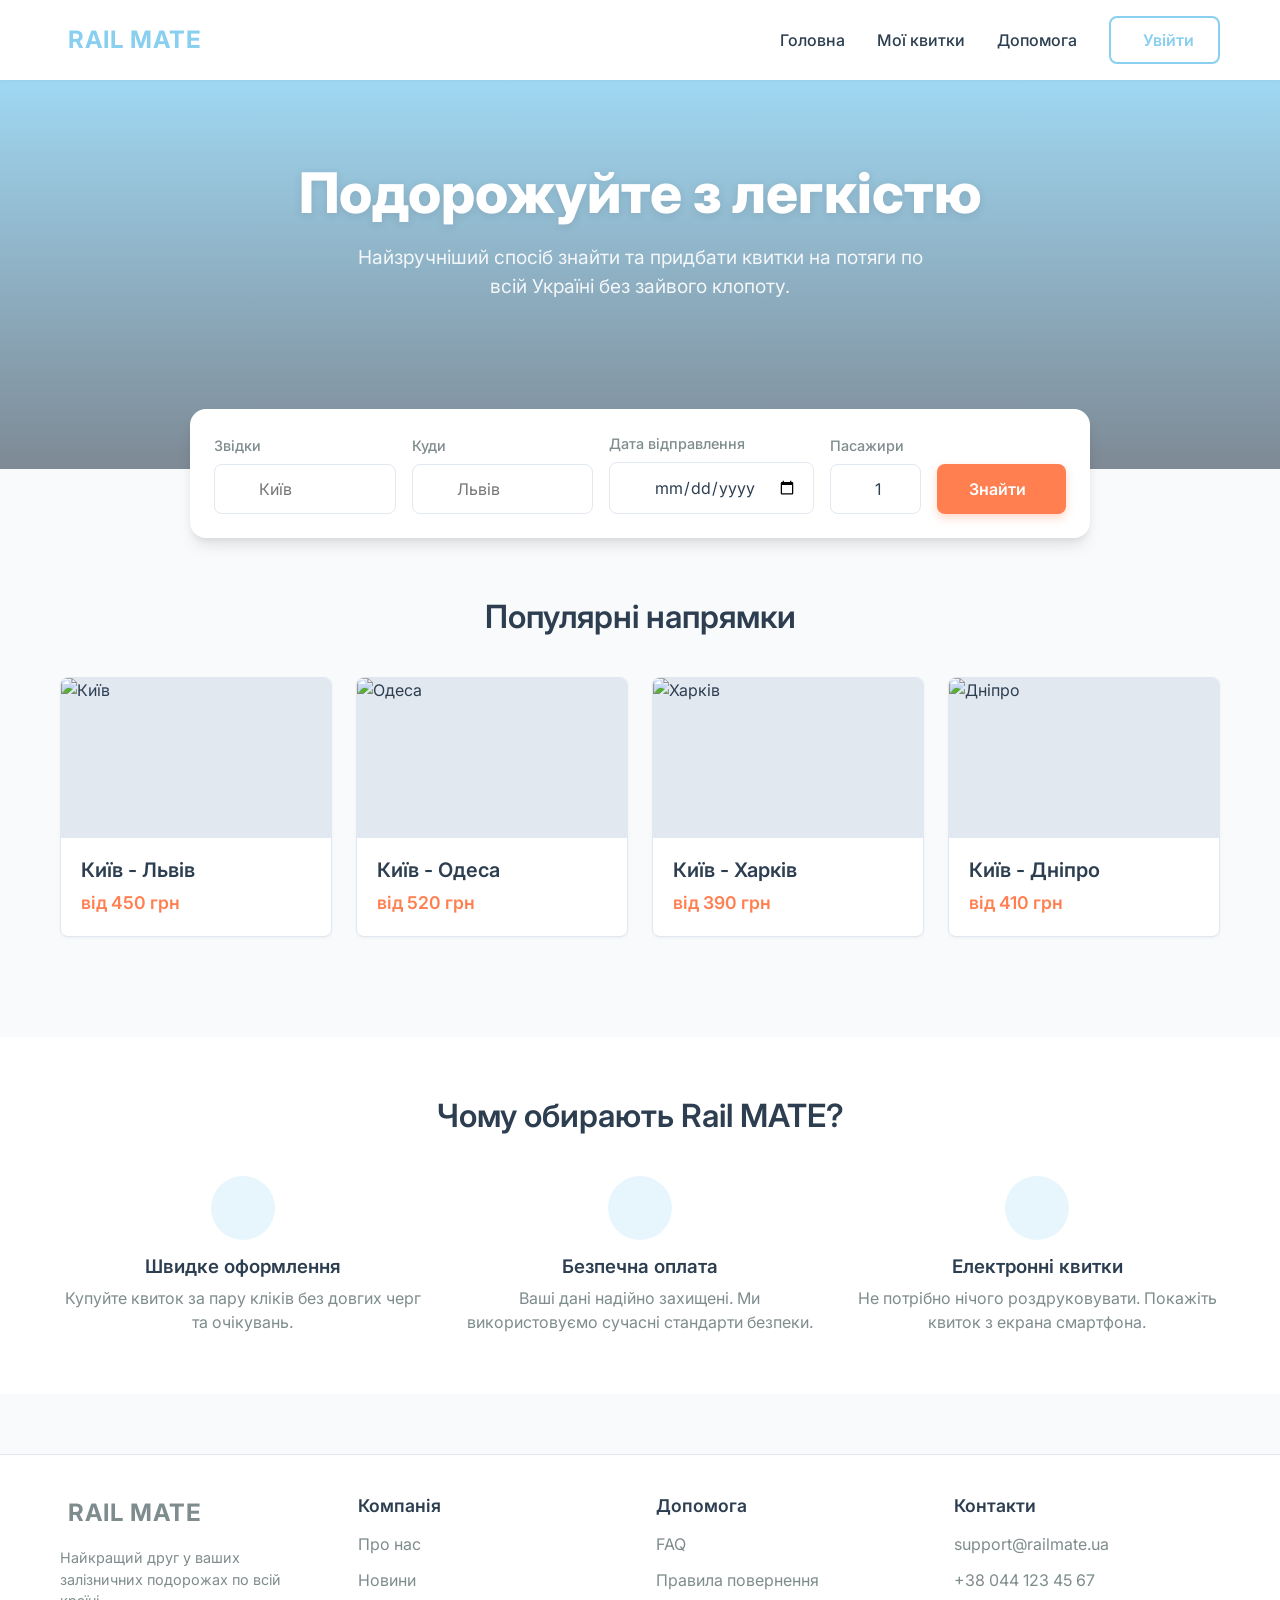
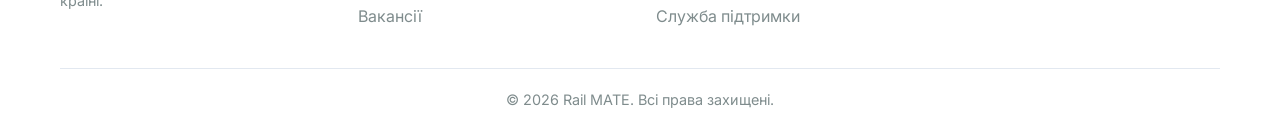
==== index.html @ 749bdc09 "Початковий дизайн та верстка основних сторінок" ====
<!DOCTYPE html>
<html lang="uk">
<head>
  <meta charset="UTF-8">
  <meta name="viewport" content="width=device-width, initial-scale=1.0">
  <title>Rail MATE - Квитки на потяг легко та швидко</title>
  <meta name="description" content="Зручний сервіс купівлі квитків на потяги Укрзалізниці. Швидкий пошук, безпечна оплата, легкий інтерфейс.">
  
  <!-- Шрифти -->
  <link rel="preconnect" href="https://fonts.googleapis.com">
  <link rel="preconnect" href="https://fonts.gstatic.com" crossorigin>
  <link href="https://fonts.googleapis.com/css2?family=Inter:wght@400;500;600;700;800&display=swap" rel="stylesheet">
  
  <!-- Іконки (Phosphor Icons) -->
  <script src="https://unpkg.com/@phosphor-icons/web"></script>
  
  <!-- Стилі -->
  <link rel="stylesheet" href="css/variables.css">
  <link rel="stylesheet" href="css/global.css">
  <link rel="stylesheet" href="css/layout.css">
  <link rel="stylesheet" href="css/components.css">

  <style>
    /* Специфічні стилі для головної сторінки */
    .hero {
      background: linear-gradient(rgba(137, 207, 240, 0.8), rgba(44, 62, 80, 0.6)), url('https://images.unsplash.com/photo-1515511856280-7b23f68d2996?q=80&w=2074&auto=format&fit=crop') center/cover no-repeat;
    }
    
    .popular-routes {
      display: grid;
      grid-template-columns: repeat(4, 1fr);
      gap: 24px;
      margin-top: 40px;
    }

    .features {
      display: grid;
      grid-template-columns: repeat(3, 1fr);
      gap: 32px;
      margin-top: 40px;
      text-align: center;
    }

    .feature-icon {
      width: 64px;
      height: 64px;
      background-color: rgba(137, 207, 240, 0.2);
      color: var(--color-primary-blue);
      border-radius: 50%;
      display: flex;
      align-items: center;
      justify-content: center;
      font-size: 32px;
      margin: 0 auto 16px;
    }
  </style>
</head>
<body>
  <div class="page-wrapper">
    <!-- Шапка -->
    <header class="header">
      <div class="container">
        <a href="index.html" class="header__logo">
          <i class="ph-fill ph-train"></i>
          Rail MATE
        </a>
        <nav class="header__nav">
          <a href="index.html" class="header__nav-link">Головна</a>
          <a href="#" class="header__nav-link">Мої квитки</a>
          <a href="#" class="header__nav-link">Допомога</a>
          <button class="btn btn--outline">
            <i class="ph ph-user"></i> Увійти
          </button>
        </nav>
      </div>
    </header>

    <!-- Основний контент -->
    <main>
      <!-- Геро-секція -->
      <section class="hero">
        <div class="container hero__content">
          <h1 class="hero__title">Подорожуйте з легкістю</h1>
          <p class="hero__subtitle">Найзручніший спосіб знайти та придбати квитки на потяги по всій Україні без зайвого клопоту.</p>
        </div>
      </section>

      <!-- Віджет пошуку -->
      <div class="search-widget">
        <div class="form-group">
          <label class="form-label">Звідки</label>
          <i class="ph ph-map-pin form-icon"></i>
          <input type="text" class="form-control" placeholder="Київ">
        </div>
        <div class="form-group">
          <label class="form-label">Куди</label>
          <i class="ph ph-map-trifold form-icon"></i>
          <input type="text" class="form-control" placeholder="Львів">
        </div>
        <div class="form-group">
          <label class="form-label">Дата відправлення</label>
          <i class="ph ph-calendar-blank form-icon"></i>
          <input type="date" class="form-control">
        </div>
        <div class="form-group" style="flex: 0.5;">
          <label class="form-label">Пасажири</label>
          <i class="ph ph-users form-icon"></i>
          <select class="form-control" style="padding-left: 44px; appearance: none;">
            <option>1</option>
            <option>2</option>
            <option>3</option>
            <option>4+</option>
          </select>
        </div>
        <a href="search-results.html" class="btn btn--primary" style="padding: 14px 32px; height: 50px;">
          Знайти
          <i class="ph ph-magnifying-glass"></i>
        </a>
      </div>

      <!-- Популярні напрямки -->
      <section class="section">
        <div class="container">
          <h2 class="section__title">Популярні напрямки</h2>
          <div class="popular-routes">
            <div class="card route-card">
              <img src="https://images.unsplash.com/photo-1565008447742-97f6f38c985c?w=500&auto=format&fit=crop" alt="Київ" class="route-card__img">
              <div class="route-card__body">
                <h3 class="route-card__title">Київ - Львів</h3>
                <p class="route-card__price">від 450 грн</p>
              </div>
            </div>
            <div class="card route-card">
              <img src="https://images.unsplash.com/photo-1629806456093-61ce40cb2ce2?w=500&auto=format&fit=crop" alt="Одеса" class="route-card__img">
              <div class="route-card__body">
                <h3 class="route-card__title">Київ - Одеса</h3>
                <p class="route-card__price">від 520 грн</p>
              </div>
            </div>
            <div class="card route-card">
              <img src="https://images.unsplash.com/photo-1658421379477-8d01150c26b8?w=500&auto=format&fit=crop" alt="Харків" class="route-card__img">
              <div class="route-card__body">
                <h3 class="route-card__title">Київ - Харків</h3>
                <p class="route-card__price">від 390 грн</p>
              </div>
            </div>
            <div class="card route-card">
              <img src="https://images.unsplash.com/photo-1549448869-2f228b3a0df4?w=500&auto=format&fit=crop" alt="Дніпро" class="route-card__img">
              <div class="route-card__body">
                <h3 class="route-card__title">Київ - Дніпро</h3>
                <p class="route-card__price">від 410 грн</p>
              </div>
            </div>
          </div>
        </div>
      </section>

      <!-- Переваги -->
      <section class="section" style="background-color: var(--color-primary-white); margin-top: 40px;">
        <div class="container">
          <h2 class="section__title">Чому обирають Rail MATE?</h2>
          <div class="features">
            <div>
              <div class="feature-icon">
                <i class="ph ph-lightning"></i>
              </div>
              <h3>Швидке оформлення</h3>
              <p style="color: var(--color-text-muted); margin-top: 8px;">Купуйте квиток за пару кліків без довгих черг та очікувань.</p>
            </div>
            <div>
              <div class="feature-icon">
                <i class="ph ph-shield-check"></i>
              </div>
              <h3>Безпечна оплата</h3>
              <p style="color: var(--color-text-muted); margin-top: 8px;">Ваші дані надійно захищені. Ми використовуємо сучасні стандарти безпеки.</p>
            </div>
            <div>
              <div class="feature-icon">
                <i class="ph ph-ticket"></i>
              </div>
              <h3>Електронні квитки</h3>
              <p style="color: var(--color-text-muted); margin-top: 8px;">Не потрібно нічого роздруковувати. Покажіть квиток з екрана смартфона.</p>
            </div>
          </div>
        </div>
      </section>
    </main>

    <!-- Підвал -->
    <footer class="footer">
      <div class="container">
        <div class="footer__grid">
          <div class="footer__col">
            <a href="index.html" class="header__logo" style="margin-bottom: 16px;">
              <i class="ph-fill ph-train"></i>
              Rail MATE
            </a>
            <p style="color: var(--color-text-muted); font-size: 0.9rem;">Найкращий друг у ваших залізничних подорожах по всій країні.</p>
          </div>
          <div class="footer__col">
            <h4>Компанія</h4>
            <ul>
              <li><a href="#">Про нас</a></li>
              <li><a href="#">Новини</a></li>
              <li><a href="#">Вакансії</a></li>
            </ul>
          </div>
          <div class="footer__col">
            <h4>Допомога</h4>
            <ul>
              <li><a href="#">FAQ</a></li>
              <li><a href="#">Правила повернення</a></li>
              <li><a href="#">Служба підтримки</a></li>
            </ul>
          </div>
          <div class="footer__col">
            <h4>Контакти</h4>
            <ul>
              <li><a href="mailto:support@railmate.ua"><i class="ph ph-envelope-simple"></i> support@railmate.ua</a></li>
              <li><a href="tel:+380441234567"><i class="ph ph-phone"></i> +38 044 123 45 67</a></li>
            </ul>
          </div>
        </div>
        <div class="footer__bottom">
          &copy; 2026 Rail MATE. Всі права захищені.
        </div>
      </div>
    </footer>
  </div>
</body>
</html>
---- css/variables.css ----
:root {
  /* Колірна палітра згідно з вимогами */
  --color-primary-blue: #89CFF0; /* М'який блакитний */
  --color-primary-white: #FFFFFF; /* Чистий білий */
  --color-accent-orange: #FF7F50; /* Теплий помаранчевий */
  
  /* Додаткові кольори для тексту та фонів */
  --color-text-main: #2C3E50; /* Темний синьо-сірий для основного тексту */
  --color-text-muted: #7F8C8D; /* Приглушений сірий для додаткового тексту */
  --color-bg-light: #F8FAFC; /* Дуже світлий блакитнувато-сірий фон для контрасту з білим */
  --color-border: #E2E8F0; /* Колір для легких рамок */

  --color-accent-orange-hover: #ff6a33; /* Трохи темніший помаранчевий для hover ефектів */

  /* Шрифти */
  --font-main: 'Inter', sans-serif;

  /* Тіні */
  --shadow-sm: 0 1px 3px rgba(0,0,0,0.05);
  --shadow-md: 0 4px 6px -1px rgba(0,0,0,0.1), 0 2px 4px -1px rgba(0,0,0,0.06);
  --shadow-lg: 0 10px 15px -3px rgba(0,0,0,0.1), 0 4px 6px -2px rgba(0,0,0,0.05);
  
  /* Скруглення */
  --radius-sm: 4px;
  --radius-md: 8px;
  --radius-lg: 16px;
  --radius-xl: 24px;
  
  /* Переходи */
  --transition-fast: 0.15s ease-in-out;
  --transition-normal: 0.3s ease;
}
---- css/global.css ----
/* Скидання базових стилів */
*, *::before, *::after {
  box-sizing: border-box;
  margin: 0;
  padding: 0;
}

html, body {
  height: 100%;
}

body {
  font-family: var(--font-main);
  background-color: var(--color-bg-light);
  color: var(--color-text-main);
  line-height: 1.5;
  -webkit-font-smoothing: antialiased;
  -moz-osx-font-smoothing: grayscale;
}

a {
  color: inherit;
  text-decoration: none;
}

ul, ol {
  list-style: none;
}

img {
  max-width: 100%;
  display: block;
}

button, input, select, textarea {
  font-family: inherit;
  border: none;
  background: none;
}

button {
  cursor: pointer;
}

h1, h2, h3, h4, h5, h6 {
  font-weight: 600;
  line-height: 1.2;
  color: var(--color-text-main);
}
---- css/layout.css ----
/* Контейнер */
.container {
  width: 100%;
  max-width: 1200px;
  margin: 0 auto;
  padding: 0 20px; /* Поки що фіксовані відступи для десктопу, адаптацію зробимо пізніше */
}

/* Макет сторінки */
.page-wrapper {
  display: flex;
  flex-direction: column;
  min-height: 100vh;
}

main {
  flex: 1; /* Основний контент розтягується, притискаючи підвал вниз */
}

/* Шапка (Header) */
.header {
  background-color: var(--color-primary-white);
  box-shadow: var(--shadow-sm);
  position: sticky;
  top: 0;
  z-index: 100;
  padding: 16px 0;
}

.header .container {
  display: flex;
  align-items: center;
  justify-content: space-between;
}

.header__logo {
  display: flex;
  align-items: center;
  gap: 8px;
  font-size: 1.5rem;
  font-weight: 700;
  color: var(--color-primary-blue);
  text-transform: uppercase;
  letter-spacing: 1px;
}

.header__logo i {
  font-size: 2rem;
  color: var(--color-accent-orange);
}

.header__nav {
  display: flex;
  gap: 32px;
  align-items: center;
}

.header__nav-link {
  font-weight: 500;
  color: var(--color-text-main);
  transition: color var(--transition-fast);
  position: relative;
}

.header__nav-link:hover {
  color: var(--color-primary-blue);
}

/* Підвал (Footer) */
.footer {
  background-color: var(--color-primary-white);
  padding: 40px 0 20px;
  border-top: 1px solid var(--color-border);
  margin-top: 60px;
}

.footer__grid {
  display: grid;
  grid-template-columns: repeat(4, 1fr);
  gap: 32px;
  margin-bottom: 40px;
}

.footer__col h4 {
  margin-bottom: 16px;
  font-size: 1.1rem;
}

.footer__col ul {
  display: flex;
  flex-direction: column;
  gap: 12px;
}

.footer__col a {
  color: var(--color-text-muted);
  transition: color var(--transition-fast);
}

.footer__col a:hover {
  color: var(--color-primary-blue);
}

.footer__bottom {
  text-align: center;
  padding-top: 20px;
  border-top: 1px solid var(--color-border);
  color: var(--color-text-muted);
  font-size: 0.9rem;
}

/* Hero Section Layout */
.hero {
  position: relative;
  background: linear-gradient(135deg, #f0f8ff 0%, var(--color-primary-blue) 100%);
  padding: 80px 0 120px;
  text-align: center;
  overflow: hidden;
}

.hero__content {
  position: relative;
  z-index: 2;
}

.hero__title {
  font-size: 3.5rem;
  font-weight: 800;
  color: var(--color-primary-white);
  margin-bottom: 16px;
  text-shadow: 0 2px 10px rgba(0,0,0,0.1);
}

.hero__subtitle {
  font-size: 1.2rem;
  color: var(--color-primary-white);
  opacity: 0.9;
  max-width: 600px;
  margin: 0 auto 48px;
}

/* Section Layout */
.section {
  padding: 60px 0;
}

.section__title {
  font-size: 2rem;
  margin-bottom: 32px;
  text-align: center;
}
---- css/components.css ----
/* Кнопки */
.btn {
  display: inline-flex;
  align-items: center;
  justify-content: center;
  gap: 8px;
  padding: 12px 24px;
  border-radius: var(--radius-md);
  font-weight: 600;
  font-size: 1rem;
  transition: all var(--transition-normal);
  text-align: center;
}

.btn--primary {
  background-color: var(--color-accent-orange);
  color: var(--color-primary-white);
  box-shadow: 0 4px 10px rgba(255, 127, 80, 0.3);
}

.btn--primary:hover {
  background-color: var(--color-accent-orange-hover);
  box-shadow: 0 6px 14px rgba(255, 127, 80, 0.4);
  transform: translateY(-2px);
}

.btn--secondary {
  background-color: var(--color-primary-blue);
  color: var(--color-primary-white);
}

.btn--secondary:hover {
  background-color: #72B8D9;
  transform: translateY(-2px);
}

.btn--outline {
  border: 2px solid var(--color-primary-blue);
  color: var(--color-primary-blue);
  background-color: transparent;
}

.btn--outline:hover {
  background-color: var(--color-primary-blue);
  color: var(--color-primary-white);
}

.btn--block {
  width: 100%;
}

/* Форми та Інпути */
.form-group {
  display: flex;
  flex-direction: column;
  gap: 8px;
  position: relative;
}

.form-label {
  font-size: 0.9rem;
  font-weight: 500;
  color: var(--color-text-muted);
}

.form-control {
  width: 100%;
  padding: 14px 16px;
  padding-left: 44px; /* місце для іконки */
  border: 1px solid var(--color-border);
  border-radius: var(--radius-md);
  font-size: 1rem;
  color: var(--color-text-main);
  background-color: var(--color-primary-white);
  transition: border-color var(--transition-fast), box-shadow var(--transition-fast);
}

.form-control:focus {
  outline: none;
  border-color: var(--color-primary-blue);
  box-shadow: 0 0 0 3px rgba(137, 207, 240, 0.2);
}

.form-icon {
  position: absolute;
  left: 14px;
  bottom: 14px; /* вирівнювання по центру інпута, якщо лейбл зверху, або calc() */
  color: var(--color-text-muted);
  font-size: 1.2rem;
  pointer-events: none;
}

/* Віджет пошуку (Search Widget) */
.search-widget {
  background-color: var(--color-primary-white);
  padding: 24px;
  border-radius: var(--radius-lg);
  box-shadow: var(--shadow-lg);
  max-width: 900px;
  margin: -60px auto 0; /* Витягуємо на Hero секцію */
  position: relative;
  z-index: 10;
  display: flex;
  gap: 16px;
  align-items: flex-end;
}

.search-widget .form-group {
  flex: 1;
}

.search-widget .form-icon {
  bottom: 15px; /* Корегування для пошукового віджета */
}

/* Картки (Cards) */
.card {
  background-color: var(--color-primary-white);
  border-radius: var(--radius-md);
  box-shadow: var(--shadow-sm);
  overflow: hidden;
  transition: transform var(--transition-normal), box-shadow var(--transition-normal);
  border: 1px solid var(--color-border);
}

.card:hover {
  transform: translateY(-4px);
  box-shadow: var(--shadow-md);
}

/* Картка напрямку (Route Card) */
.route-card {
  display: flex;
  flex-direction: column;
}

.route-card__img {
  height: 160px;
  width: 100%;
  object-fit: cover;
  background-color: var(--color-border); /* placeholder */
}

.route-card__body {
  padding: 20px;
}

.route-card__title {
  font-size: 1.25rem;
  margin-bottom: 8px;
}

.route-card__price {
  font-weight: 600;
  color: var(--color-accent-orange);
  font-size: 1.1rem;
}

/* Картка потяга (Train Card) */
.train-card {
  display: flex;
  flex-direction: column;
  padding: 24px;
  margin-bottom: 16px;
}

.train-card__header {
  display: flex;
  justify-content: space-between;
  align-items: center;
  margin-bottom: 24px;
  padding-bottom: 16px;
  border-bottom: 1px dashed var(--color-border);
}

.train-card__route-info {
  display: flex;
  align-items: center;
  gap: 40px;
}

.time-block {
  text-align: center;
}

.time-block__time {
  font-size: 1.75rem;
  font-weight: 700;
  color: var(--color-text-main);
}

.time-block__city {
  font-size: 1rem;
  font-weight: 500;
}

.time-block__date {
  font-size: 0.85rem;
  color: var(--color-text-muted);
}

.duration-block {
  display: flex;
  flex-direction: column;
  align-items: center;
  color: var(--color-text-muted);
  font-size: 0.9rem;
  position: relative;
  width: 150px;
}

.duration-block::before {
  content: '';
  position: absolute;
  top: 50%;
  left: 0;
  right: 0;
  height: 2px;
  background-color: var(--color-border);
  z-index: 1;
}

.duration-block span {
  background-color: var(--color-primary-white);
  padding: 0 10px;
  position: relative;
  z-index: 2;
}

.train-card__classes {
  display: grid;
  grid-template-columns: repeat(3, 1fr);
  gap: 16px;
}

.train-class {
  border: 1px solid var(--color-border);
  border-radius: var(--radius-sm);
  padding: 16px;
  display: flex;
  flex-direction: column;
  gap: 8px;
}

.train-class__name {
  font-weight: 600;
  font-size: 1.1rem;
}

.train-class__seats {
  color: var(--color-text-muted);
  font-size: 0.9rem;
}

.train-class__price {
  font-size: 1.25rem;
  font-weight: 700;
  color: var(--color-text-main);
  margin-bottom: 8px;
}

/* Бейджі */
.badge {
  display: inline-block;
  padding: 4px 8px;
  border-radius: var(--radius-xl);
  font-size: 0.75rem;
  font-weight: 600;
  text-transform: uppercase;
}

.badge--intercity {
  background-color: rgba(137, 207, 240, 0.2);
  color: #2980b9;
}
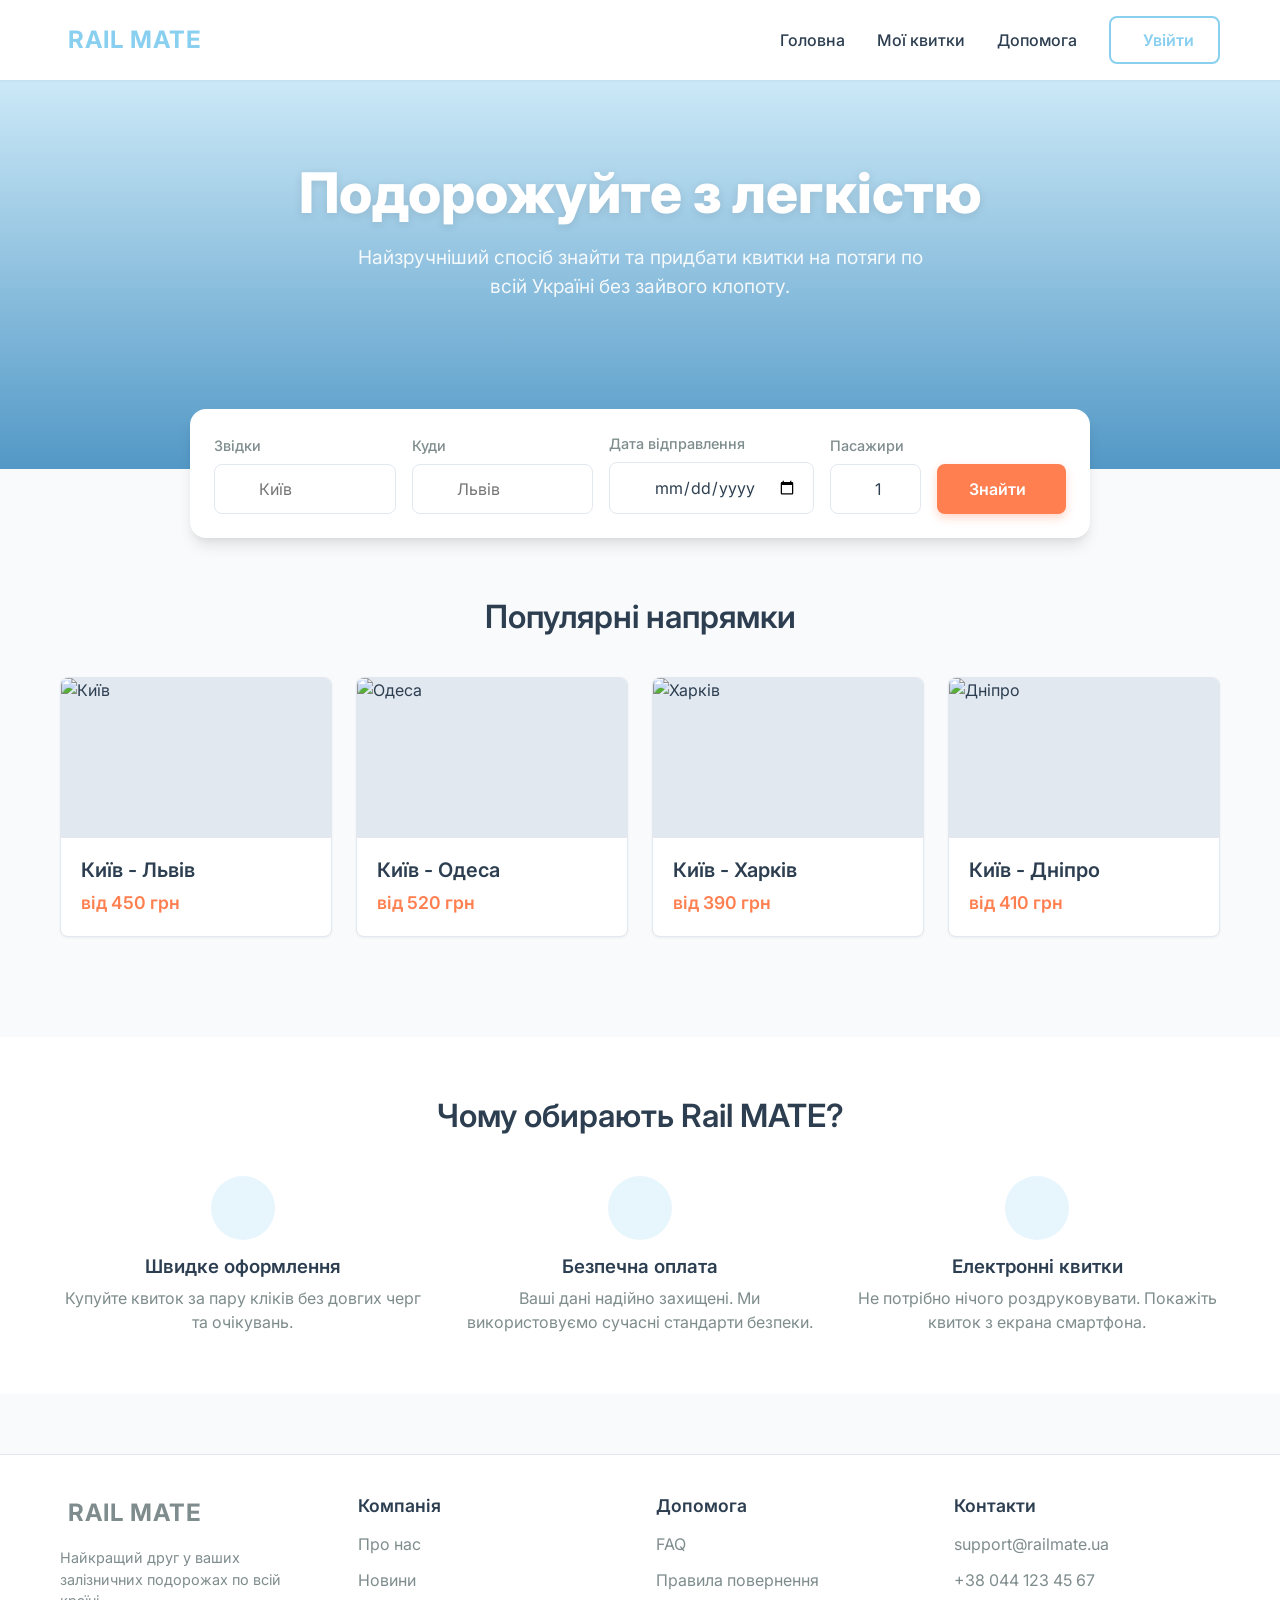
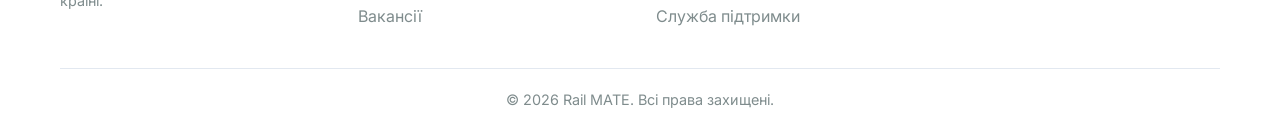
==== commit ad2b07a3: "Підкоректовано дизайн сайту. Додано вікно для вкладки Допомога" ====
--- a/index.html
+++ b/index.html
@@ -23,8 +23,9 @@
   <style>
     /* Специфічні стилі для головної сторінки */
     .hero {
-      background: linear-gradient(rgba(137, 207, 240, 0.8), rgba(44, 62, 80, 0.6)), url('https://images.unsplash.com/photo-1515511856280-7b23f68d2996?q=80&w=2074&auto=format&fit=crop') center/cover no-repeat;
-    }
+      background: linear-gradient(rgba(137, 207, 240, 0.4), rgba(41, 128, 185, 0.8)), url('https://images.unsplash.com/photo-1474487548417-781cb71495f3?q=80&w=2000&auto=format&fit=crop') center/cover no-repeat;
+    }
+
     
     .popular-routes {
       display: grid;
@@ -53,6 +54,15 @@
       font-size: 32px;
       margin: 0 auto 16px;
     }
+
+    @media (max-width: 768px) {
+      .popular-routes {
+        grid-template-columns: 1fr;
+      }
+      .features {
+        grid-template-columns: 1fr;
+      }
+    }
   </style>
 </head>
 <body>
@@ -64,10 +74,12 @@
           <i class="ph-fill ph-train"></i>
           Rail MATE
         </a>
+        <input type="checkbox" id="burger-toggle" class="burger-toggle">
+        <label for="burger-toggle" class="burger-icon"><i class="ph ph-list"></i></label>
         <nav class="header__nav">
           <a href="index.html" class="header__nav-link">Головна</a>
           <a href="#" class="header__nav-link">Мої квитки</a>
-          <a href="#" class="header__nav-link">Допомога</a>
+          <a href="#" class="header__nav-link" onclick="document.getElementById('helpModal').showModal(); return false;">Допомога</a>
           <button class="btn btn--outline">
             <i class="ph ph-user"></i> Увійти
           </button>
@@ -227,5 +239,22 @@
       </div>
     </footer>
   </div>
+
+  <!-- Вікно Допомоги -->
+  <dialog id="helpModal" class="modal">
+    <div class="modal-header">
+      <h2>Довідковий центр</h2>
+      <button onclick="document.getElementById('helpModal').close()" class="close-btn"><i class="ph ph-x"></i></button>
+    </div>
+    <div class="modal-body">
+      <p style="margin-bottom: 16px;">Тут ви можете знайти відповіді на найпоширеніші запитання або зв'язатися з нашою службою підтримки.</p>
+      <ul style="margin-bottom: 24px; padding-left: 20px; list-style-type: disc;">
+        <li style="margin-bottom: 8px;"><a href="#" style="color: var(--color-primary-blue);">Як повернути електронний квиток?</a></li>
+        <li style="margin-bottom: 8px;"><a href="#" style="color: var(--color-primary-blue);">Правила перевезення багажу</a></li>
+        <li style="margin-bottom: 8px;"><a href="#" style="color: var(--color-primary-blue);">Подорож з тваринами</a></li>
+      </ul>
+      <p>Телефон підтримки: <br><strong style="font-size: 1.25rem;">+38 044 123 45 67</strong></p>
+    </div>
+  </dialog>
 </body>
 </html>
--- a/css/global.css
+++ b/css/global.css
@@ -47,3 +47,55 @@
   line-height: 1.2;
   color: var(--color-text-main);
 }
+
+/* Modal / Dialog */
+.modal {
+  border: none;
+  border-radius: var(--radius-lg);
+  padding: 0;
+  box-shadow: var(--shadow-lg);
+  max-width: 500px;
+  width: 90%;
+  margin: auto;
+  color: var(--color-text-main);
+}
+
+.modal::backdrop {
+  background: rgba(44, 62, 80, 0.5);
+  backdrop-filter: blur(4px);
+}
+
+.modal-header {
+  display: flex;
+  justify-content: space-between;
+  align-items: center;
+  padding: 20px 24px;
+  border-bottom: 1px solid var(--color-border);
+  background-color: var(--color-primary-white);
+}
+
+.modal-header h2 {
+  margin: 0;
+  font-size: 1.25rem;
+}
+
+.close-btn {
+  background: none;
+  border: none;
+  font-size: 1.5rem;
+  cursor: pointer;
+  color: var(--color-text-muted);
+  display: flex;
+  align-items: center;
+  justify-content: center;
+}
+
+.close-btn:hover {
+  color: var(--color-text-main);
+}
+
+.modal-body {
+  padding: 24px;
+  line-height: 1.6;
+  background-color: var(--color-primary-white);
+}
--- a/css/layout.css
+++ b/css/layout.css
@@ -149,3 +149,75 @@
   margin-bottom: 32px;
   text-align: center;
 }
+
+/* --- Burger Menu (Pure CSS) --- */
+.burger-toggle {
+  display: none;
+}
+
+.burger-icon {
+  display: none;
+  font-size: 2rem;
+  color: var(--color-text-main);
+  cursor: pointer;
+}
+
+/* --- Media Queries (Адаптивність) --- */
+@media (max-width: 768px) {
+  /* Header & Navigation */
+  .burger-icon {
+    display: block;
+  }
+
+  .header .container {
+    position: relative;
+  }
+
+  .header__nav {
+    display: none; /* Hidden by default on mobile */
+    position: absolute;
+    top: 100%;
+    left: 0;
+    right: 0;
+    background-color: var(--color-primary-white);
+    flex-direction: column;
+    align-items: flex-start;
+    padding: 20px;
+    gap: 20px;
+    box-shadow: var(--shadow-md);
+    border-top: 1px solid var(--color-border);
+  }
+
+  .burger-toggle:checked ~ .header__nav {
+    display: flex;
+  }
+
+  .header__nav .btn {
+    width: 100%;
+  }
+
+  /* Hero Section */
+  .hero {
+    padding: 60px 0 100px;
+  }
+
+  .hero__title {
+    font-size: 2.5rem;
+  }
+
+  .hero__subtitle {
+    font-size: 1rem;
+    margin-bottom: 32px;
+  }
+
+  /* Footer */
+  .footer__grid {
+    grid-template-columns: 1fr;
+    gap: 24px;
+    text-align: center;
+  }
+
+  .footer__col ul {
+    align-items: center;
+  }
+}
--- a/css/components.css
+++ b/css/components.css
@@ -273,3 +273,44 @@
   background-color: rgba(137, 207, 240, 0.2);
   color: #2980b9;
 }
+
+/* --- Media Queries (Адаптивність) --- */
+@media (max-width: 768px) {
+  /* Search Widget */
+  .search-widget {
+    flex-direction: column;
+    align-items: stretch;
+    padding: 16px;
+    margin: -40px 16px 0;
+    width: auto;
+  }
+
+  .search-widget .btn {
+    height: auto;
+  }
+
+  /* Train Card */
+  .train-card__route-info {
+    flex-direction: column;
+    gap: 16px;
+  }
+
+  .duration-block {
+    width: 100%;
+    height: 40px;
+    justify-content: center;
+  }
+
+  .duration-block::before {
+    width: 2px;
+    height: 100%;
+    top: 0;
+    left: 50%;
+    right: auto;
+    transform: translateX(-50%);
+  }
+
+  .train-card__classes {
+    grid-template-columns: 1fr;
+  }
+}
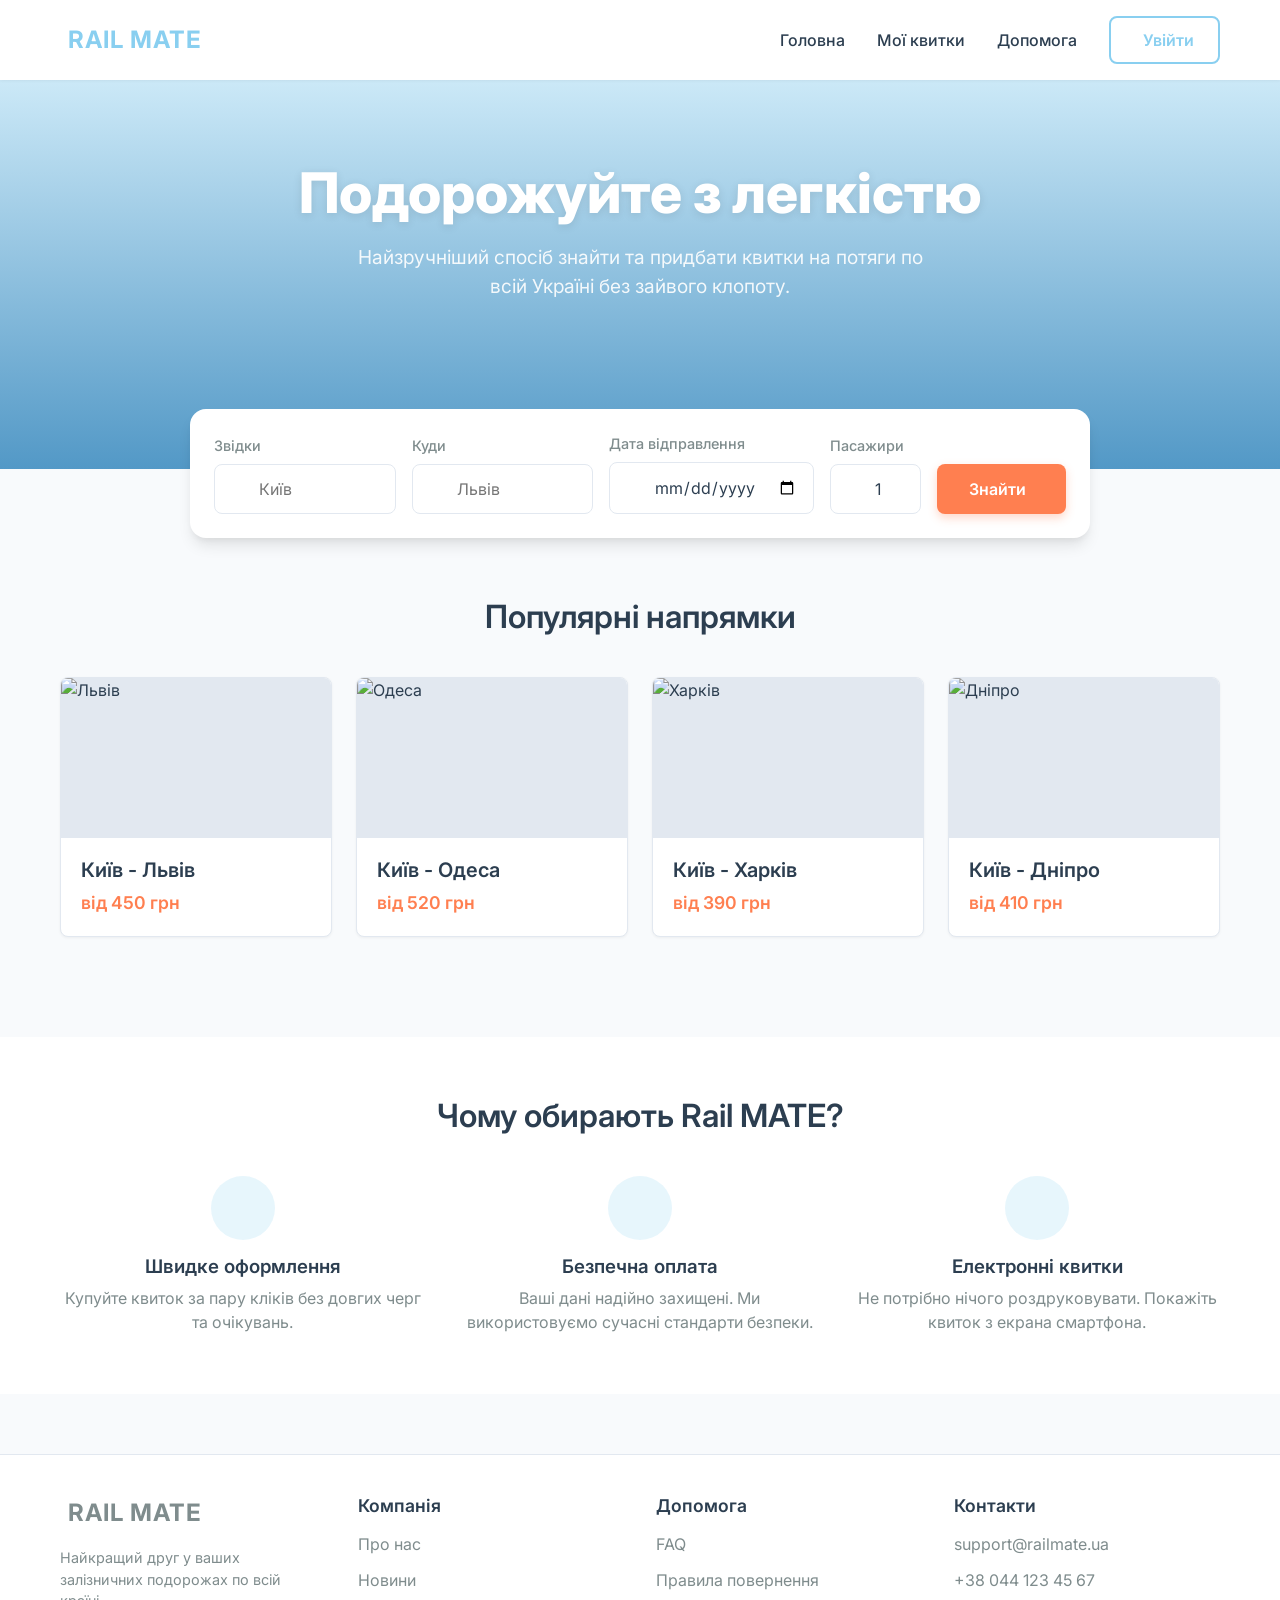
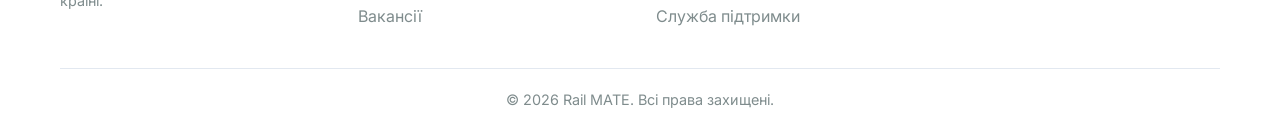
==== commit ac705489: "Додано JS логіку та локальну JSON базу для повноцінної роботи сайту" ====
--- a/index.html
+++ b/index.html
@@ -102,67 +102,41 @@
         <div class="form-group">
           <label class="form-label">Звідки</label>
           <i class="ph ph-map-pin form-icon"></i>
-          <input type="text" class="form-control" placeholder="Київ">
+          <input type="text" id="search-from" class="form-control" placeholder="Київ">
         </div>
         <div class="form-group">
           <label class="form-label">Куди</label>
           <i class="ph ph-map-trifold form-icon"></i>
-          <input type="text" class="form-control" placeholder="Львів">
+          <input type="text" id="search-to" class="form-control" placeholder="Львів">
         </div>
         <div class="form-group">
           <label class="form-label">Дата відправлення</label>
           <i class="ph ph-calendar-blank form-icon"></i>
-          <input type="date" class="form-control">
+          <input type="date" id="search-date" class="form-control">
         </div>
         <div class="form-group" style="flex: 0.5;">
           <label class="form-label">Пасажири</label>
           <i class="ph ph-users form-icon"></i>
-          <select class="form-control" style="padding-left: 44px; appearance: none;">
+          <select id="search-passengers" class="form-control" style="padding-left: 44px; appearance: none;">
             <option>1</option>
             <option>2</option>
             <option>3</option>
             <option>4+</option>
           </select>
         </div>
-        <a href="search-results.html" class="btn btn--primary" style="padding: 14px 32px; height: 50px;">
+        <button id="search-btn" class="btn btn--primary" style="padding: 14px 32px; height: 50px;">
           Знайти
           <i class="ph ph-magnifying-glass"></i>
-        </a>
+        </button>
       </div>
 
       <!-- Популярні напрямки -->
       <section class="section">
         <div class="container">
           <h2 class="section__title">Популярні напрямки</h2>
+          <!-- Картки будуть згенеровані через JS (js/search.js) з файлу data/routes.json -->
           <div class="popular-routes">
-            <div class="card route-card">
-              <img src="https://images.unsplash.com/photo-1565008447742-97f6f38c985c?w=500&auto=format&fit=crop" alt="Київ" class="route-card__img">
-              <div class="route-card__body">
-                <h3 class="route-card__title">Київ - Львів</h3>
-                <p class="route-card__price">від 450 грн</p>
-              </div>
-            </div>
-            <div class="card route-card">
-              <img src="https://images.unsplash.com/photo-1629806456093-61ce40cb2ce2?w=500&auto=format&fit=crop" alt="Одеса" class="route-card__img">
-              <div class="route-card__body">
-                <h3 class="route-card__title">Київ - Одеса</h3>
-                <p class="route-card__price">від 520 грн</p>
-              </div>
-            </div>
-            <div class="card route-card">
-              <img src="https://images.unsplash.com/photo-1658421379477-8d01150c26b8?w=500&auto=format&fit=crop" alt="Харків" class="route-card__img">
-              <div class="route-card__body">
-                <h3 class="route-card__title">Київ - Харків</h3>
-                <p class="route-card__price">від 390 грн</p>
-              </div>
-            </div>
-            <div class="card route-card">
-              <img src="https://images.unsplash.com/photo-1549448869-2f228b3a0df4?w=500&auto=format&fit=crop" alt="Дніпро" class="route-card__img">
-              <div class="route-card__body">
-                <h3 class="route-card__title">Київ - Дніпро</h3>
-                <p class="route-card__price">від 410 грн</p>
-              </div>
-            </div>
+            <!-- JS CONTENT -->
           </div>
         </div>
       </section>
@@ -256,5 +230,9 @@
       <p>Телефон підтримки: <br><strong style="font-size: 1.25rem;">+38 044 123 45 67</strong></p>
     </div>
   </dialog>
+
+  <!-- Скрипти -->
+  <script src="js/dataService.js"></script>
+  <script src="js/search.js"></script>
 </body>
 </html>
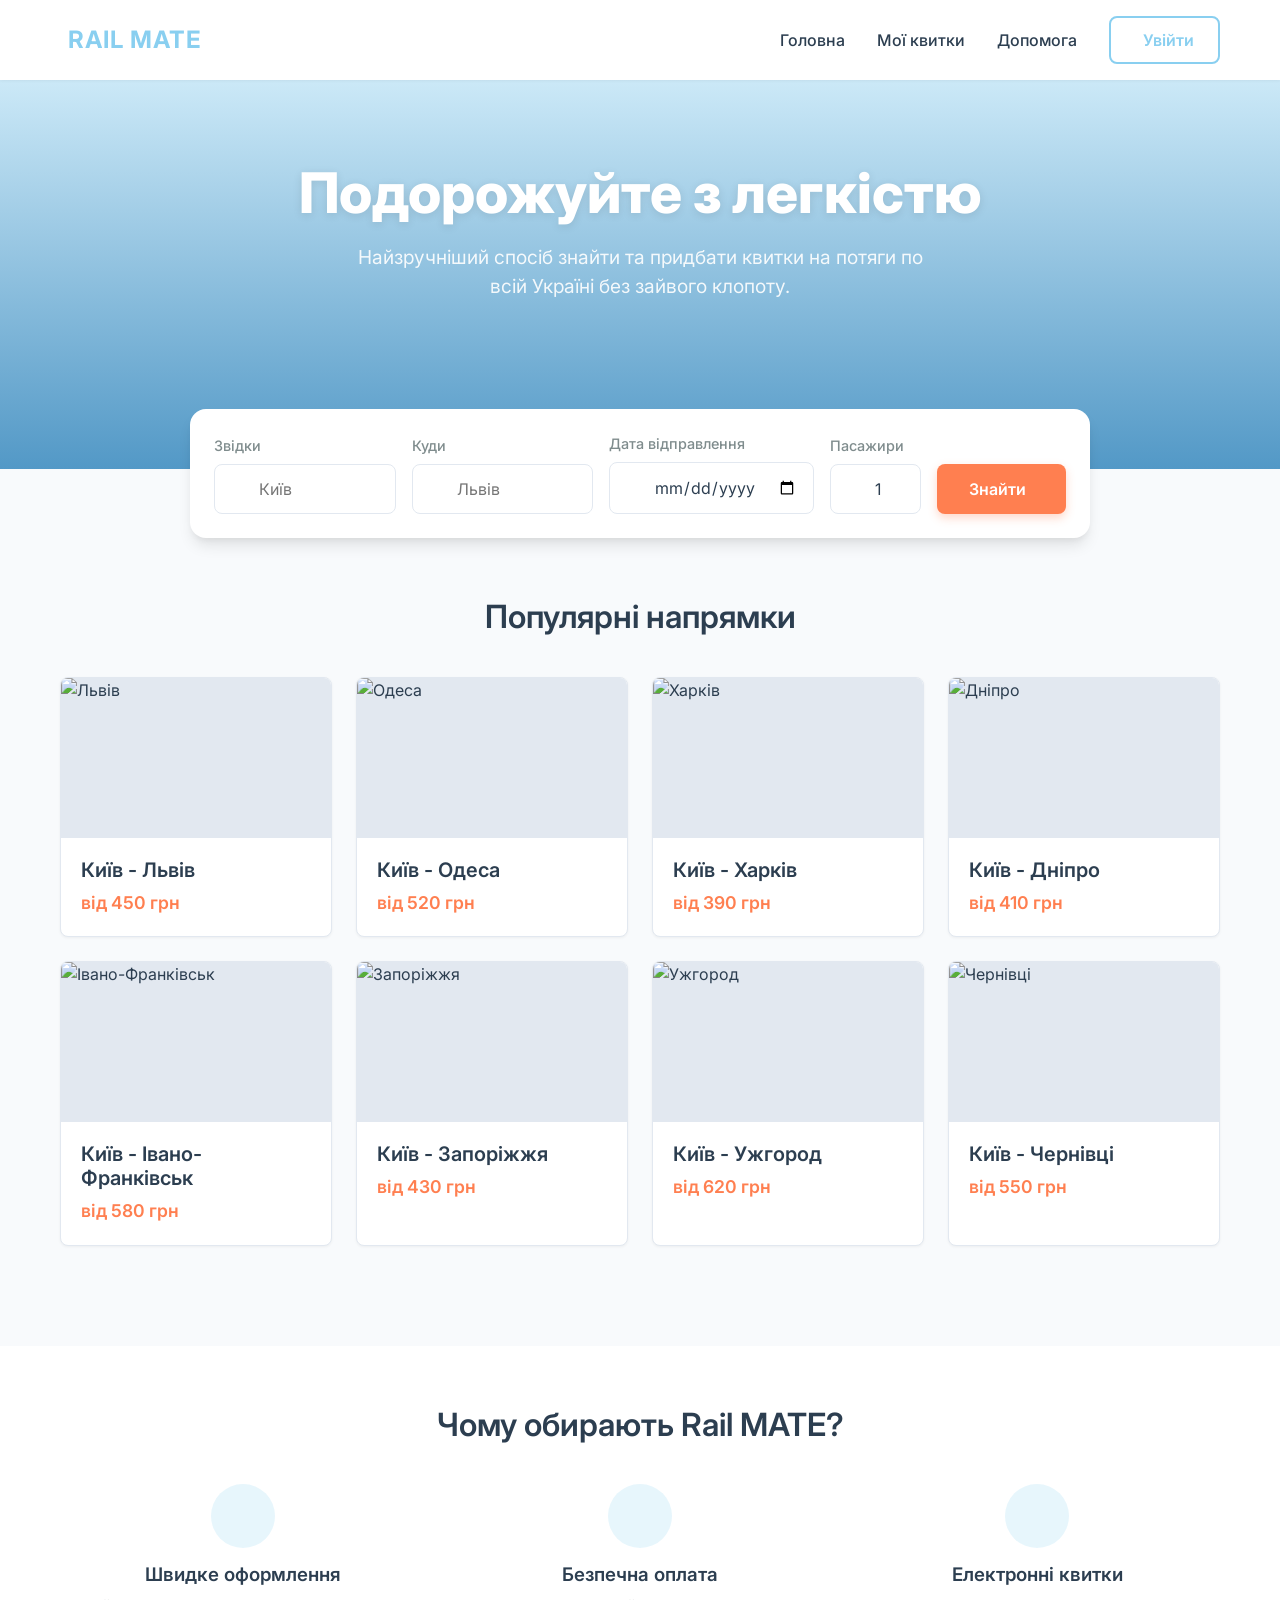
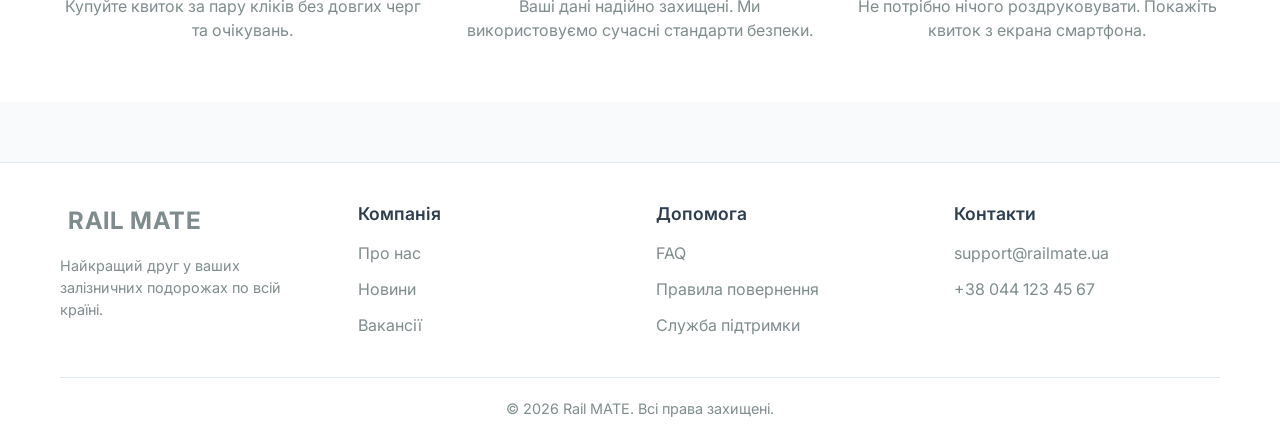
==== commit e65428f3: "Реалізовано функцію входу в акаунт. Також налаштовано зберігання квитків в історії вкладки Мої квитк" ====
--- a/index.html
+++ b/index.html
@@ -76,11 +76,11 @@
         </a>
         <input type="checkbox" id="burger-toggle" class="burger-toggle">
         <label for="burger-toggle" class="burger-icon"><i class="ph ph-list"></i></label>
-        <nav class="header__nav">
+        <nav class="header__nav" id="header-nav">
           <a href="index.html" class="header__nav-link">Головна</a>
-          <a href="#" class="header__nav-link">Мої квитки</a>
+          <a href="my-tickets.html" class="header__nav-link" id="nav-my-tickets">Мої квитки</a>
           <a href="#" class="header__nav-link" onclick="document.getElementById('helpModal').showModal(); return false;">Допомога</a>
-          <button class="btn btn--outline">
+          <button class="btn btn--outline" id="nav-login-btn">
             <i class="ph ph-user"></i> Увійти
           </button>
         </nav>
@@ -233,6 +233,7 @@
 
   <!-- Скрипти -->
   <script src="js/dataService.js"></script>
+  <script src="js/auth.js"></script>
   <script src="js/search.js"></script>
 </body>
 </html>
